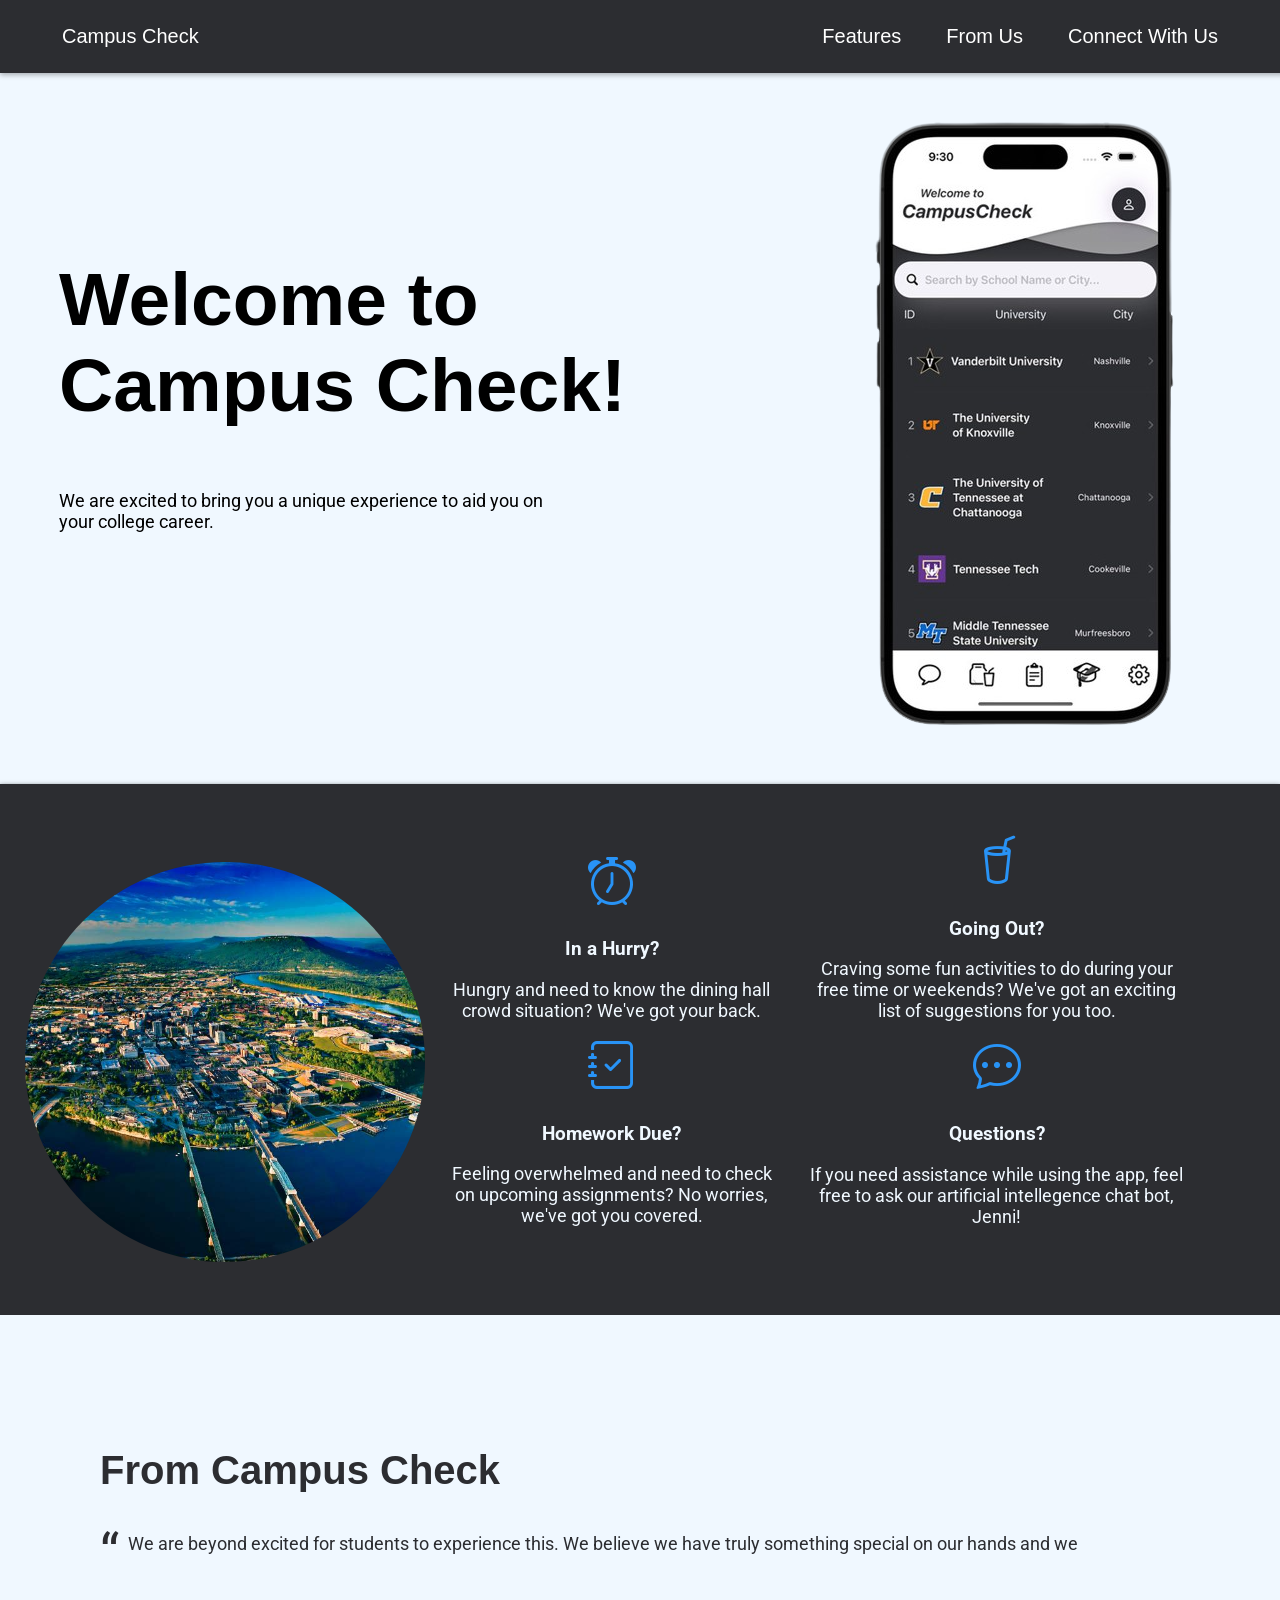
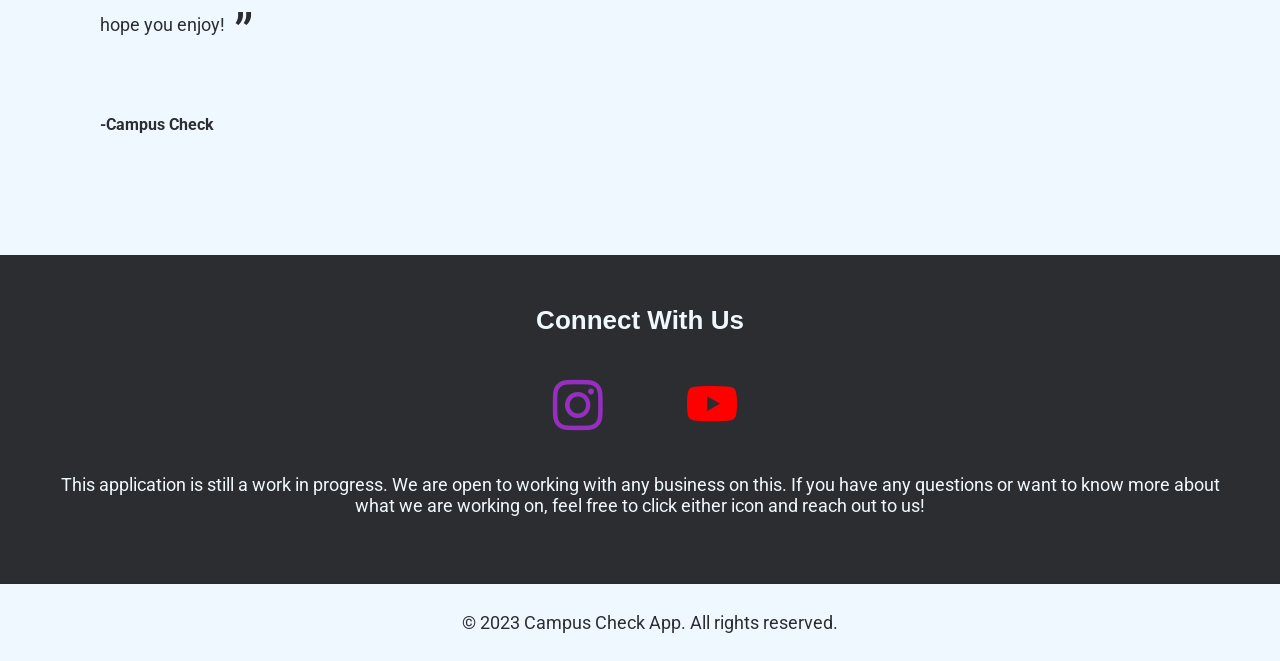
==== index.html @ 6928a50b "index.html name change" ====
<!DOCTYPE html>
<html>
  <head>
    <meta name="viewport" content="width=device-width, initial-scale=1" />

    <link
      rel="stylesheet"
      href="https://cdn.jsdelivr.net/npm/bootstrap-icons@1.5.0/font/bootstrap-icons.css"
    />
    <link
      href="https://fonts.googleapis.com/css?family=Roboto"
      rel="stylesheet"
    />

    <meta
      name="viewport"
      content="width=device-width, initial-scale=1, shrink-to-fit=no"
    />

    <title>Campus Check App</title>
    <link rel="stylesheet" type="text/css" href="app.css" />
    <script async src="//www.instagram.com/embed.js"></script>
  </head>
  <body>
    <header id="top">
      <nav>
        <ul>
          <li><a href="#top">Campus Check</a></li>
          <li><a href="#about-us">Features</a></li>
          <li><a href="#how-it-works">From Us</a></li>
          <li><a href="#contact-us">Connect With Us</a></li>
        </ul>
      </nav>
    </header>

    <main>
      <section id="home">
        <div class="home-content">
          <h1>
            Welcome to <br />
            Campus Check!
          </h1>
          <p>
            We are excited to bring you a unique experience to aid you on <br />
            your college career.
          </p>
        </div>
        <img src="Images/CampusCheck700-removebg-preview.png" />
      </section>

      <section id="about-us">
        <div class="about-text">
          <img src="Images/viewImage.jpeg" />

          <div class="icon-row">
            <div class="icon-container">
              <i class="bi-alarm"></i>
              <div class="icon-text">
                <h3>In a Hurry?</h3>
                <p>
                  Hungry and need to know the dining hall crowd situation? We've
                  got your back.
                </p>
              </div>
            </div>
            <div class="icon-container">
              <i class="bi-journal-check"></i>
              <div class="icon-text">
                <h3>Homework Due?</h3>
                <p>
                  Feeling overwhelmed and need to check on upcoming assignments?
                  No worries, we've got you covered.
                </p>
              </div>
            </div>
          </div>
          <div class="icon-row">
            <div class="icon-container">
              <i class="bi-cup-straw"></i>
              <div class="icon-text">
                <h3>Going Out?</h3>
                <p>
                  Craving some fun activities to do during your free time or
                  weekends? We've got an exciting list of suggestions for you
                  too.
                </p>
              </div>
            </div>
            <div class="icon-container">
              <i class="bi-chat-dots"></i>
              <div class="icon-text">
                <h3>Questions?</h3>
                <p>
                  If you need assistance while using the app, feel free to ask
                  our artificial intellegence chat bot, Jenni!
                </p>
              </div>
            </div>
          </div>
        </div>
      </section>

      <section id="how-it-works">
        <div class="work-text">
          <h2>From Campus Check</h2>
          <p>
            We are beyond excited for students to experience this. We believe we
            have truly something special on our hands and we hope you enjoy!
          </p>

          <h4>-Campus Check</h4>
        </div>
        <!--
        <iframe
          src="https://www.youtube.com/embed/zZh_nfsOuKA"
          title="YouTube video player"
          frameborder="0"
          allow="accelerometer; autoplay; clipboard-write; encrypted-media; gyroscope; picture-in-picture; web-share"
          allowfullscreen
          id="my-video"
        ></iframe>
        -->
      </section>

      <section id="contact-us">
        <h2>Connect With Us</h2>
        <a href="https://www.instagram.com/campuscheckapp/">
          <i class="bi-instagram"></i>
        </a>
        <a href="https://www.youtube.com/channel/UC3FSvQmNgEgWY8mTgpC4q1Q">
          <i class="bi-youtube"></i>
        </a>

        <p>
          This application is still a work in progress. We are open to working
          with any business on this. If you have any questions or want to know
          more about what we are working on, feel free to click either icon and
          reach out to us!
        </p>
      </section>
    </main>

    <footer>
      <p>&copy; 2023 Campus Check App. All rights reserved.</p>
    </footer>

    <script src="app.js"></script>
  </body>
</html>

<!--
<script>
      var enabled = false;

      function enable() {
        [].slice.call(document.querySelectorAll("*")).every(function (elem) {
          var rect = elem.getBoundingClientRect(); // Is this element out of bounds?
          if (
            rect.right >
            (window.innerWidth || document.documentElement.clientWidth)
          ) {
            // Mark the element out of bounds with a red outline
            elem.style.outline = "#f00 solid 2px";
          }

          return true;
        });
      }
      enable();
    </script>

-->
---- app.css ----
/* Set margin to 0 for the body element  overflow-x: hidden; */
html,body
{
  width: infinite;
  height: infinite;
  margin: 0;
  overflow-x: hidden;
}



@media screen and (max-width: 390px) {

  nav {
    display: flex;
    flex-wrap: wrap;
    justify-content: center;
    align-items: center;
    margin-top: 10px;
    width: 100%;
  }

  nav li {
    flex: 1;
    text-align: center;
  }

  nav a {
    display: block;
    padding: 10px;
    text-align: center;
  }
}

@media screen and (max-width: 912px) {

  nav {
  
  display: flex;
  
  }

  
}

/* Styling for the header and navigation 
OG background color: #333

*/

/*HEADER AND NAV BAR CODE
OG COLOR: #28282B
*/
header {
  background-color: #2C2D31;
  color: #F0F8FF;
  padding: 25px 10px; /* add padding to left and right */
  width: 100%;
  text-align: right;
  box-shadow: 0 2px 5px rgba(0, 0, 0, 0.3); /* add shadow to the header */
  z-index: 1; /* make sure it's on top of other elements */
}

/* Set header to position:fixed for larger screens */
@media (min-width: 390px) {
  header {
    position: fixed;
    top: 0;
  }
}

/* Set header to position:relative for smaller screens */
@media (max-width: 390px) {
  header {
    position: relative;
  }
}

@media (max-width: 414px) {
  header {
    position: relative;
  }


}

nav{
  width: 95%;
  margin: 0 auto;
  display: block;
}
nav li:first-child {
  float: left;
  margin-left: 20px;
}

nav ul {
  list-style: none;
  margin: 0;
  padding: 0;
  font-size: 20px;
}

nav li {
  display: inline-block;
  margin-right: 40px;
  font-family: Arial, sans-serif;
}

nav a {
  color: #fff;
  text-decoration: none;
}

nav a:hover {
  text-decoration: underline;
}

main {
  text-align: center;
}

/* Different fonts for headers and paragraphs */
h1 {
  font-family: Arial, sans-serif;
  font-size: 75px;
 
}

h2 {
  font-family: Arial, sans-serif;
  font-size: 26px;
}

h3{
  font-family: "Roboto", sans-serif;
}

h4{
  font-family: "Roboto", sans-serif;
}

p {
  font-family: "Roboto", sans-serif;
  font-size: 18px;
}



/* HOME SECTION */
#home {
  background-color: #F0F8FF;
  display: flex;
  flex-direction: row;
  justify-content: center;
  align-items: center;
  text-align: center;
  padding: 50px;
}

.home-content {
  color: rgb(0, 0, 0);
  text-align: left;
  max-width: 600px;
  margin-bottom: 40px;
  
}

.image-container {
  display: flex;
  justify-content: center;
  align-items: center;
  margin-bottom: 40px;
}

#home img {
  max-width: 100%;
  margin-top: 4em;
  margin-left: 15vw;
}


@media screen and (max-width: 820px) {
  #home img {
    margin-left: calc((100vw - 600px)/2 - 7.5vw);
  }
}

@media screen and (max-width: 680px) {

  #home {
  
  flex-direction: column;
  }
}


/* END HOME SECTION */


/* ABOUT SECTION  2C2D31*/
#about-us {
  background-color: #2C2D31;
  color: #F0F8FF;
  overflow: hidden;
  display: flex;
  flex-direction: column;
  align-items: center;
  box-shadow: 0 2px 5px rgba(0, 0, 0, 0.8);
}

.about-text {
  width: 95%;
  display: flex;
  flex-direction: row;
  align-items: center;
  text-align: center;
}



.icon-row {
  display: flex;
  margin: 20px 0;
  flex-direction: column;
}

.icon-row + .icon-row {
  margin-top: 0;
}

.icon-container {
  width: 90%;
  display: flex;
  flex-direction: column;
  /* margin-left: 300px; */
  /* margin-right: -90px; */
  padding: 0 25px;
}

.icon-container i {
  color: rgb(40, 147, 246);
  font-size: 3em;
  margin-bottom: 10px;
}

#about-us img {
  position: relative;
  margin-top: 25px;
  margin-left: -55px; 
  /* margin-bottom: -100px; */
  width: 100%;
  height: auto;
  border-radius: 50%;
  /* object-fit: cover; */
  /* flex-grow: 0; */
  max-width: 400px;
  
}

@media screen and (max-width: 680px) {

 .about-text{
  
  flex-direction: column;
  
  
  }
  
  }

/* END ABOUT SECTION  2C2D31*/


/* HOW IT WORKS SECTION */
#how-it-works {
  background-color: #F0F8FF;
  color: #2C2D31;
  overflow: hidden;
  display: flex;
  flex-direction: row;
  align-items: center;
  padding: 100px;
}

#how-it-works iframe{
  width: 600px;
  height: 400px;
  margin-left: 100px;
  border-radius: 10px;
  box-shadow: 0px 0px 20px rgba(0, 0, 0, 0.2);
}

.work-text{
  flex-direction: column;
  text-align: left;
  margin-right: 100px;
}

.work-text h2 {
  font-size: 40px;
  margin-bottom: 20px;
}

.work-text p {
  font-size: 18px;
  line-height: 1.5;
  margin-bottom: 40px;
}

/*CHAT GPT CODE*/
.work-text p:before {
  content: open-quote;
  font-size: 3em;
  margin-right: 0.1em;
  vertical-align: -0.4em;
}

.work-text p:after {
  content: close-quote;
  font-size: 3em;
  margin-left: 0.1em;
  vertical-align: -0.4em;
}


@media screen and (max-width: 768px) {
  #how-it-works {
    flex-direction: column;
    padding: 50px;
  }

  #how-it-works iframe{
    margin-left: 0;
    margin-bottom: 50px;
  }

  .work-text{
    margin-right: 0;
  }
}
/*END CHAT GPT CODE*/

/* END HOW IT WORKS SECTION */

/* CONTACT US SECTION */
#contact-us {
  background-color: #2C2D31;
  color: #F0F8FF;
  text-align: center;
}

#contact-us h2 {
  margin-top: 0;
}

#contact-us a {
  display: inline-block;
  margin: 20px 40px;
}

#contact-us p{
  font-family: "Roboto", sans-serif;
}

.bi-instagram {
  font-size: 50px;
  color:#962fbf;
  margin-left: 10px;
}

.bi-youtube{
  font-size: 50px;
  color: red;
 
}
/* END CONTACT US SECTION */


/* Each section fills the entire width of the screen */
section {
  width: 100%;
  box-sizing: border-box;
  padding: 50px;
  
}

/* FOOTER CODE */
footer{
  background-color: #F0F8FF;
  color: #2C2D31;
  padding:10px; /* add padding to left and right */
  width: 100%;
  text-align: right;
  box-shadow: 0 2px 5px rgba(0, 0, 0, 0.3); /* add shadow to the header */
  bottom: 10px; /* position it at the top of the viewport */
  z-index: 1; /* make sure it's on top of other elements */
  text-align: center;
}



/*code for chattanooga circle
#contact-us img {
  float: left;
  width: 400px;
  height: 400px;
  border-radius: 50%;
  object-fit: cover;
  flex-grow: 0;
  margin-left: 20;
}

@media (max-width: 640px) {

.about-text {

flex-direction: column;


}

}
*/
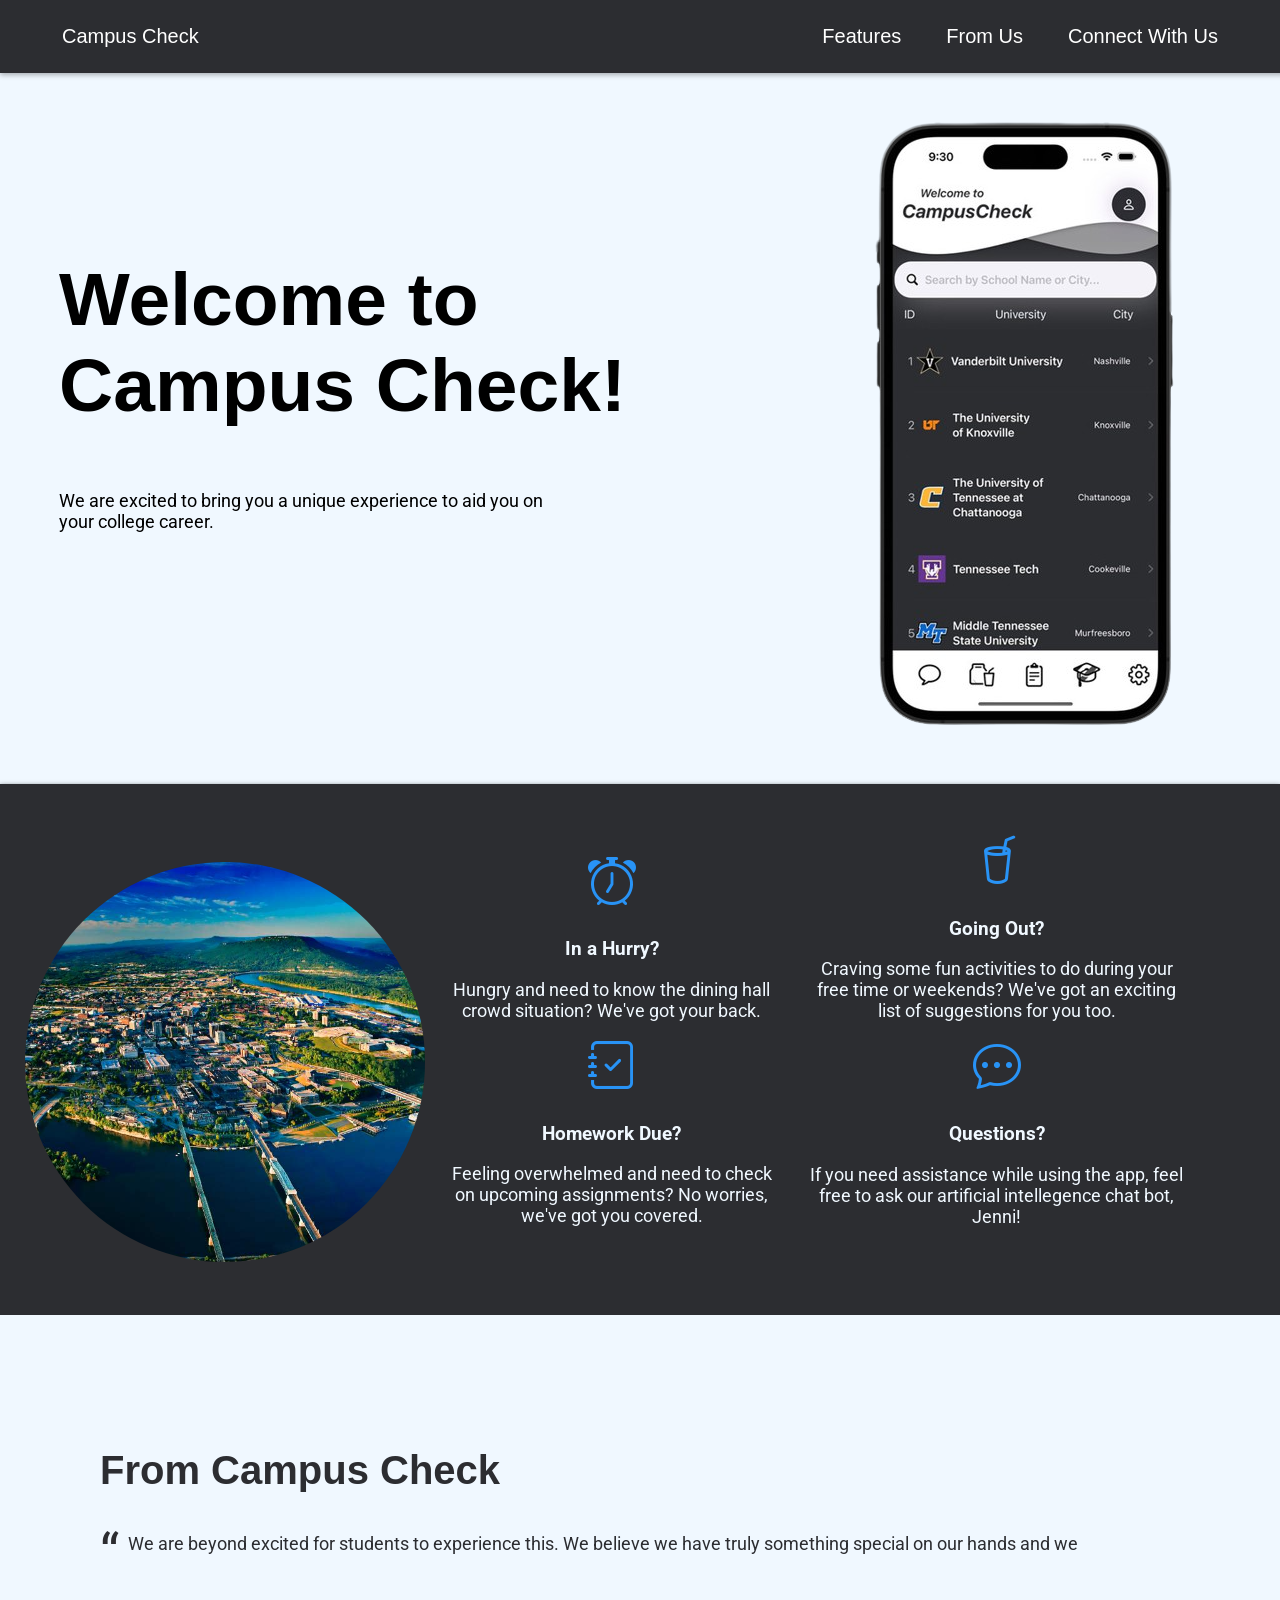
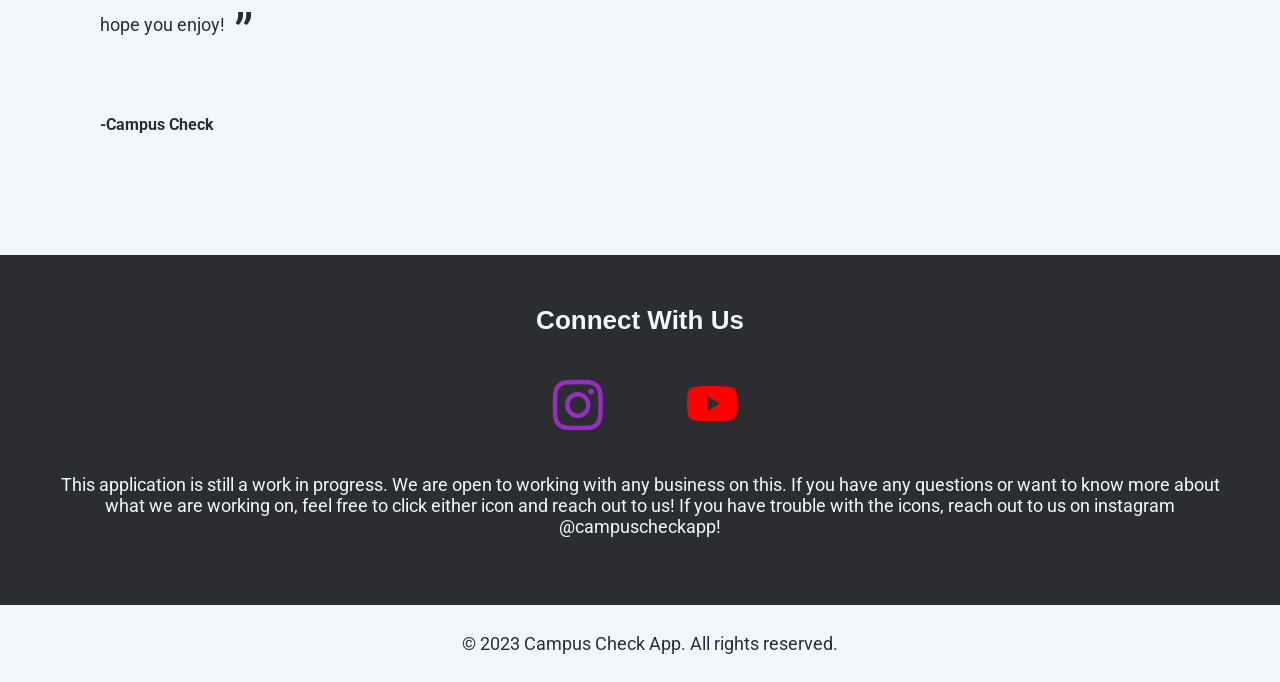
==== commit 88d9e1fd: "Contact Us Update" ====
--- a/index.html
+++ b/index.html
@@ -135,7 +135,8 @@
           This application is still a work in progress. We are open to working
           with any business on this. If you have any questions or want to know
           more about what we are working on, feel free to click either icon and
-          reach out to us!
+          reach out to us! If you have trouble with the icons, reach out to us
+          on instagram @campuscheckapp!
         </p>
       </section>
     </main>
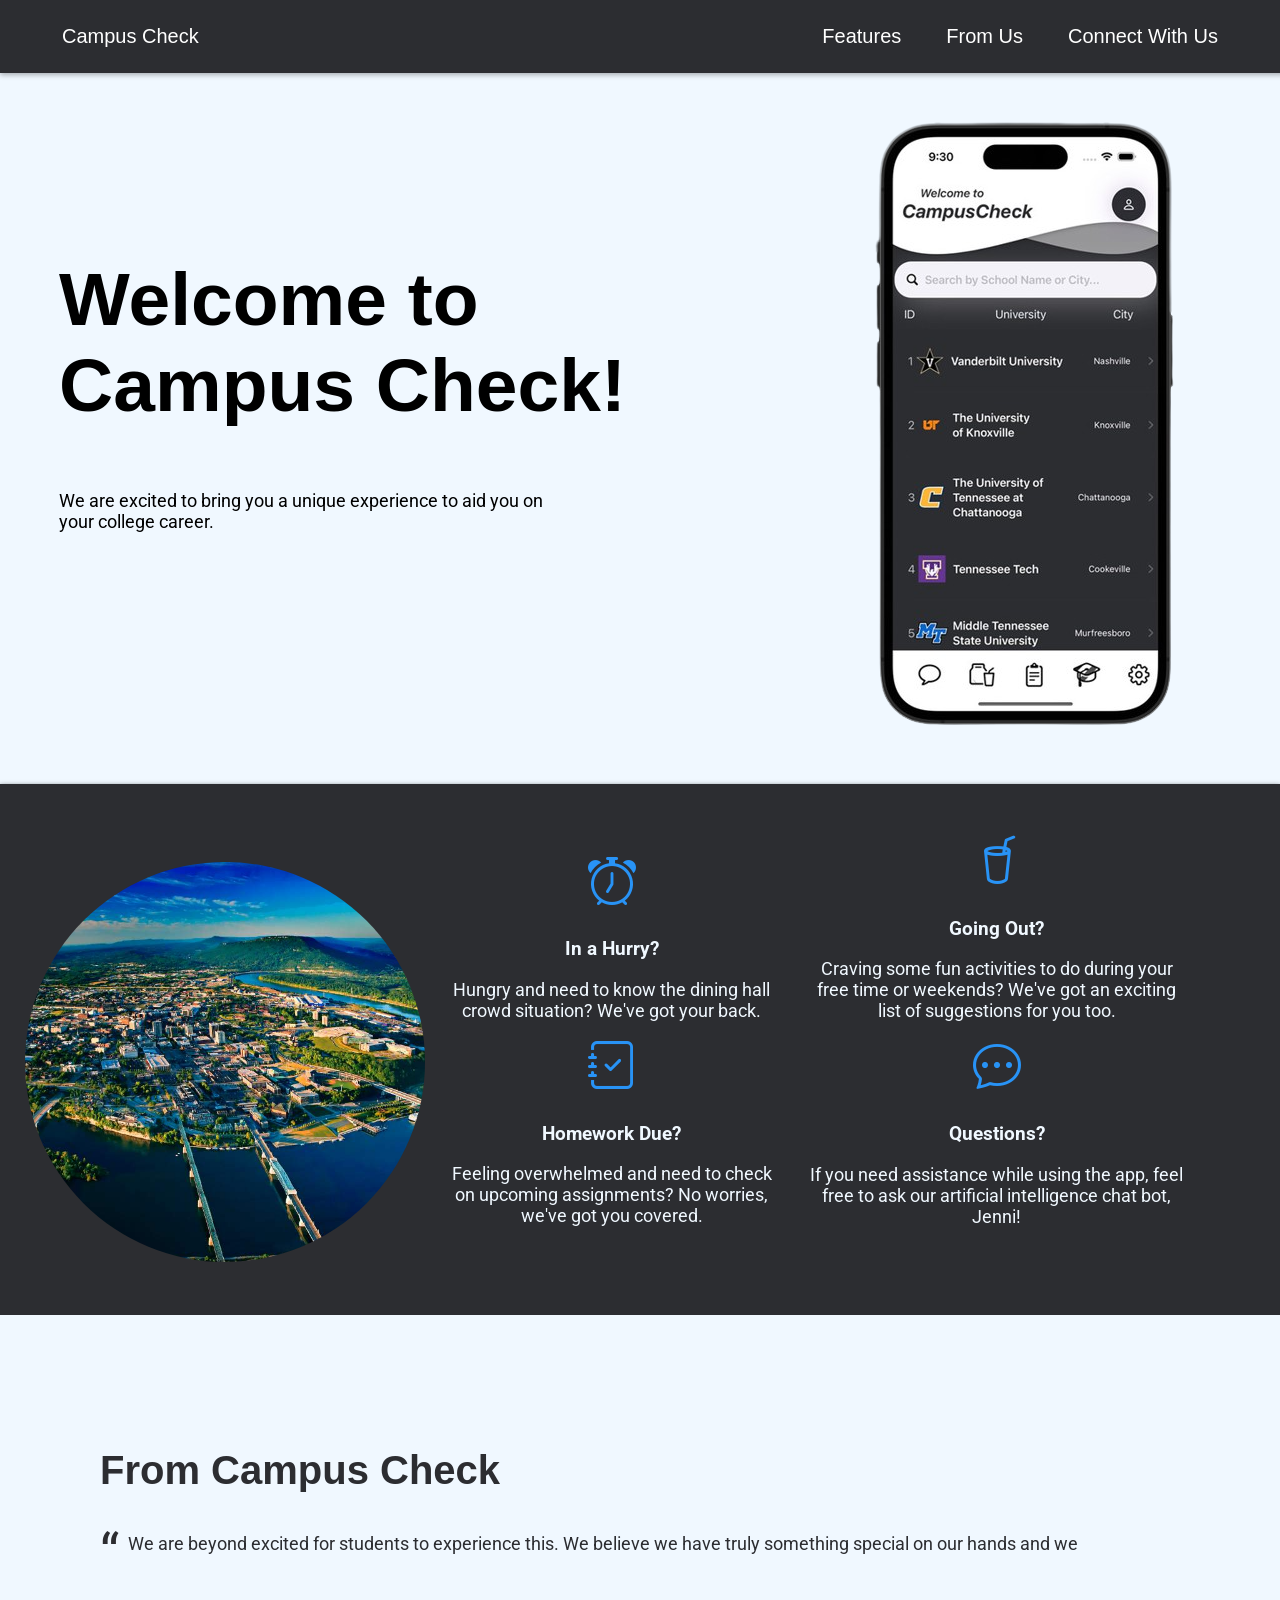
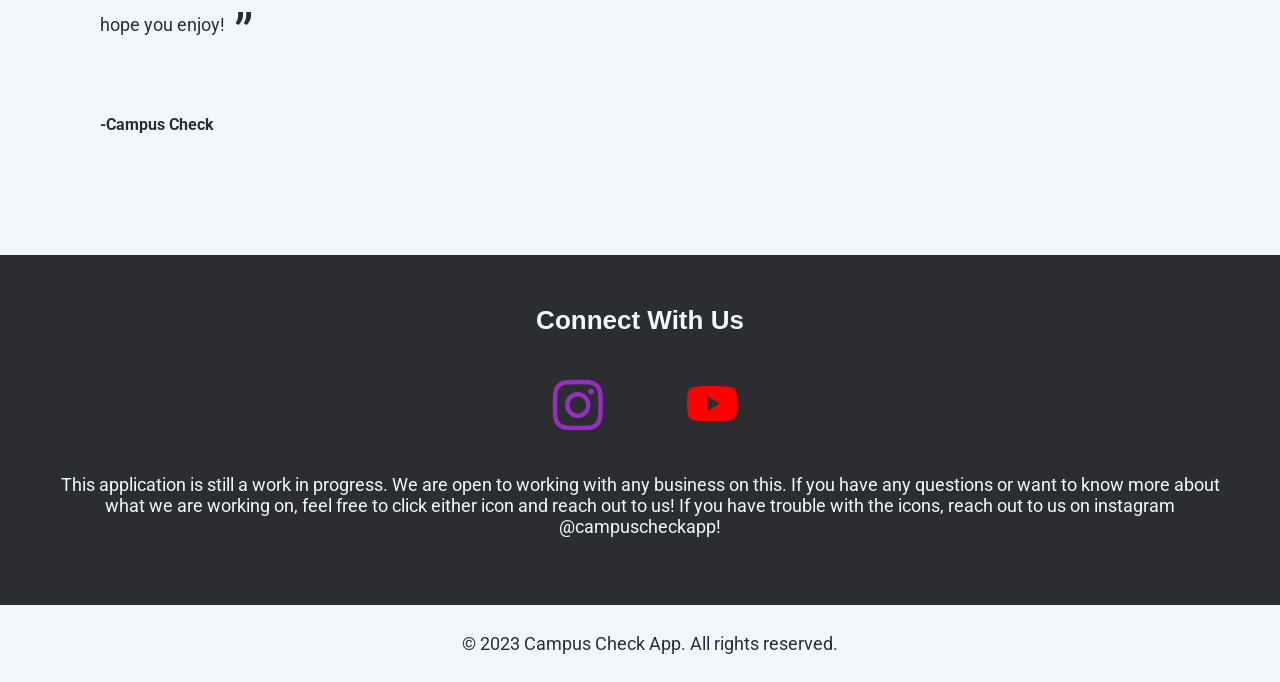
==== commit 4ee73f14: "Spelling correction" ====
--- a/index.html
+++ b/index.html
@@ -92,7 +92,7 @@
                 <h3>Questions?</h3>
                 <p>
                   If you need assistance while using the app, feel free to ask
-                  our artificial intellegence chat bot, Jenni!
+                  our artificial intelligence chat bot, Jenni!
                 </p>
               </div>
             </div>
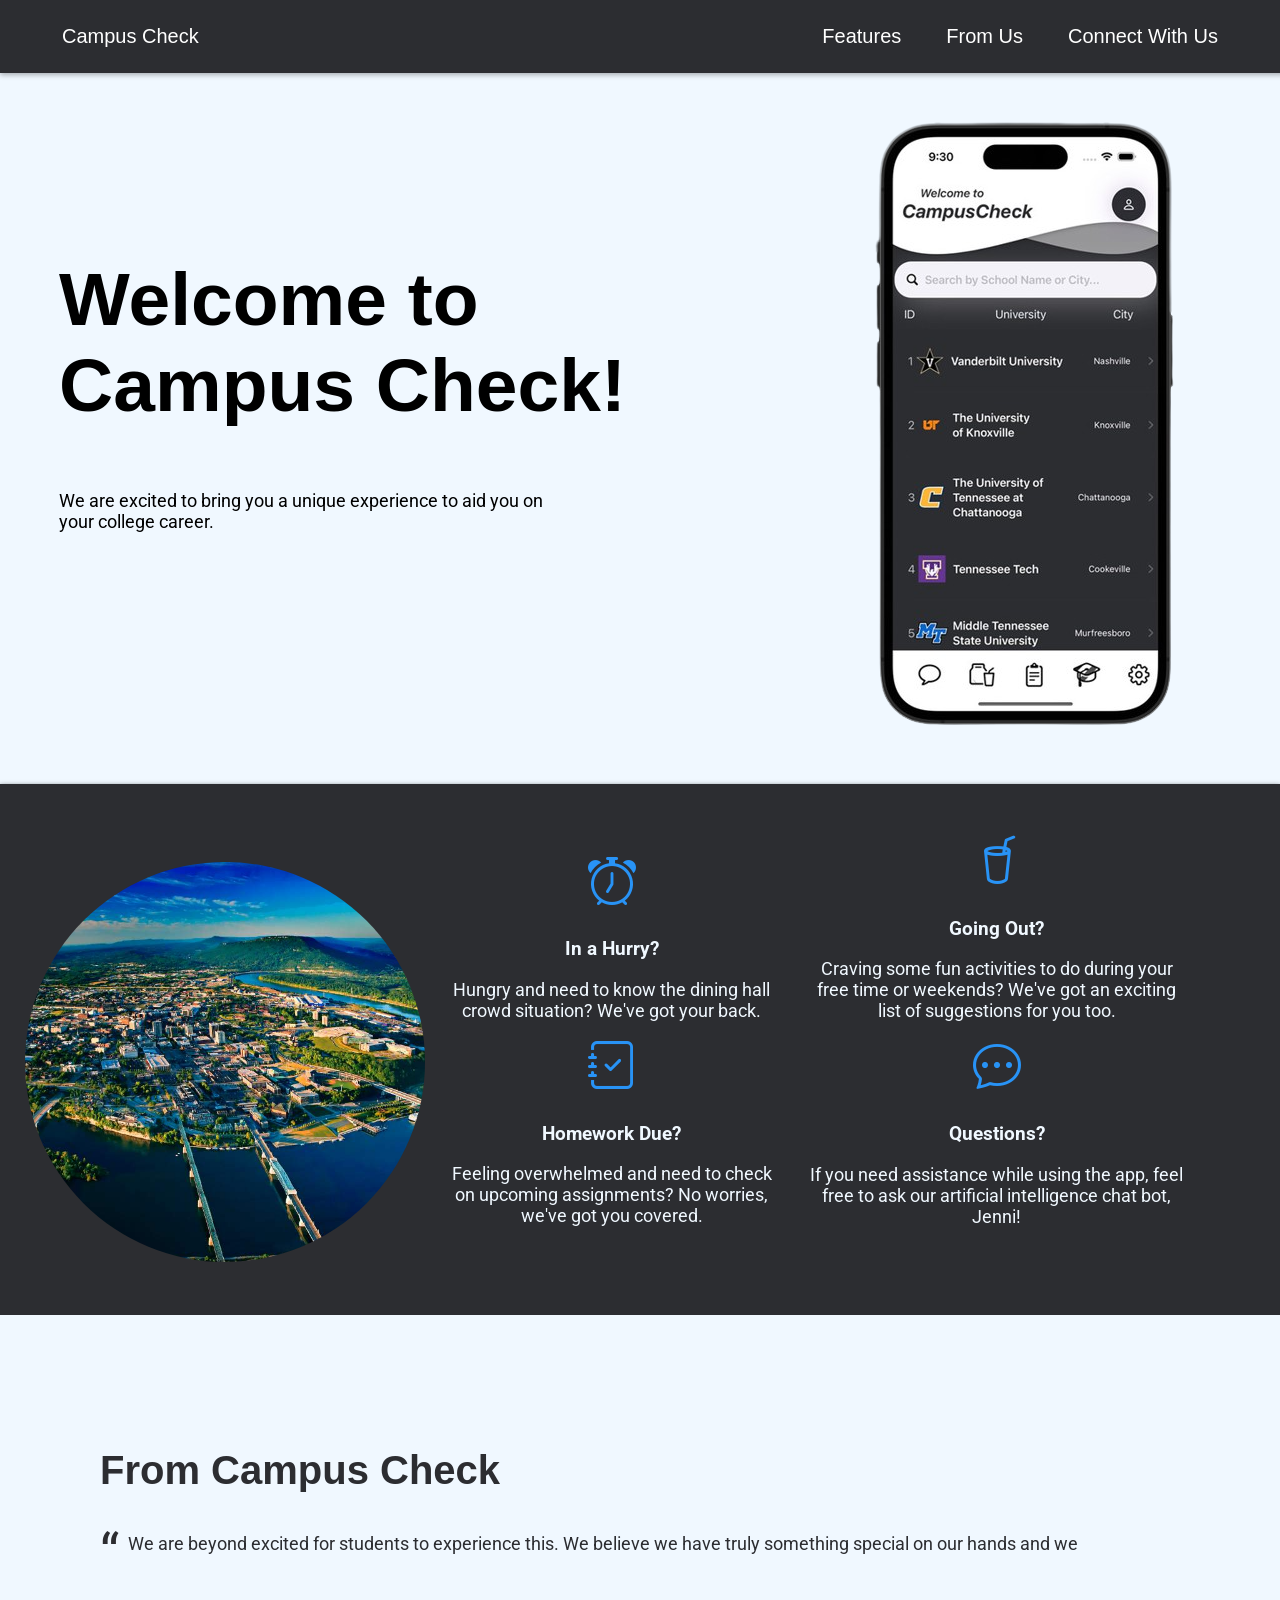
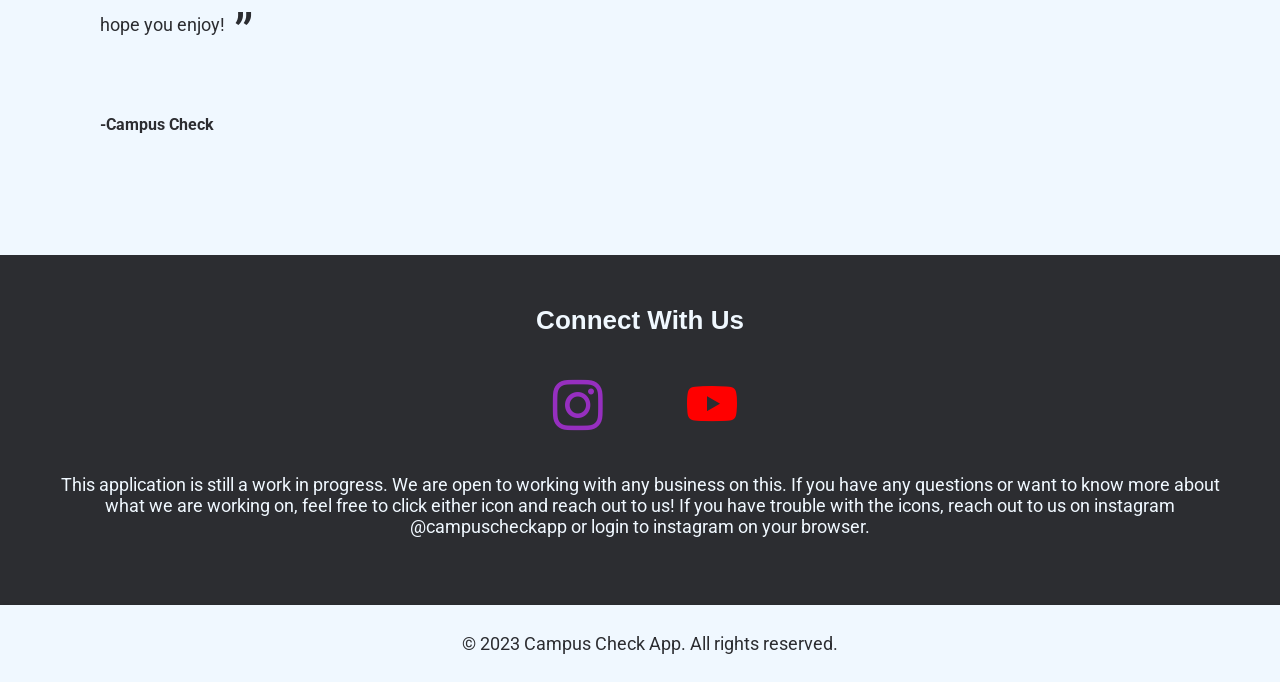
==== commit 3685d866: "Troubleshooting instagram" ====
--- a/index.html
+++ b/index.html
@@ -136,7 +136,7 @@
           with any business on this. If you have any questions or want to know
           more about what we are working on, feel free to click either icon and
           reach out to us! If you have trouble with the icons, reach out to us
-          on instagram @campuscheckapp!
+          on instagram @campuscheckapp or login to instagram on your browser.
         </p>
       </section>
     </main>
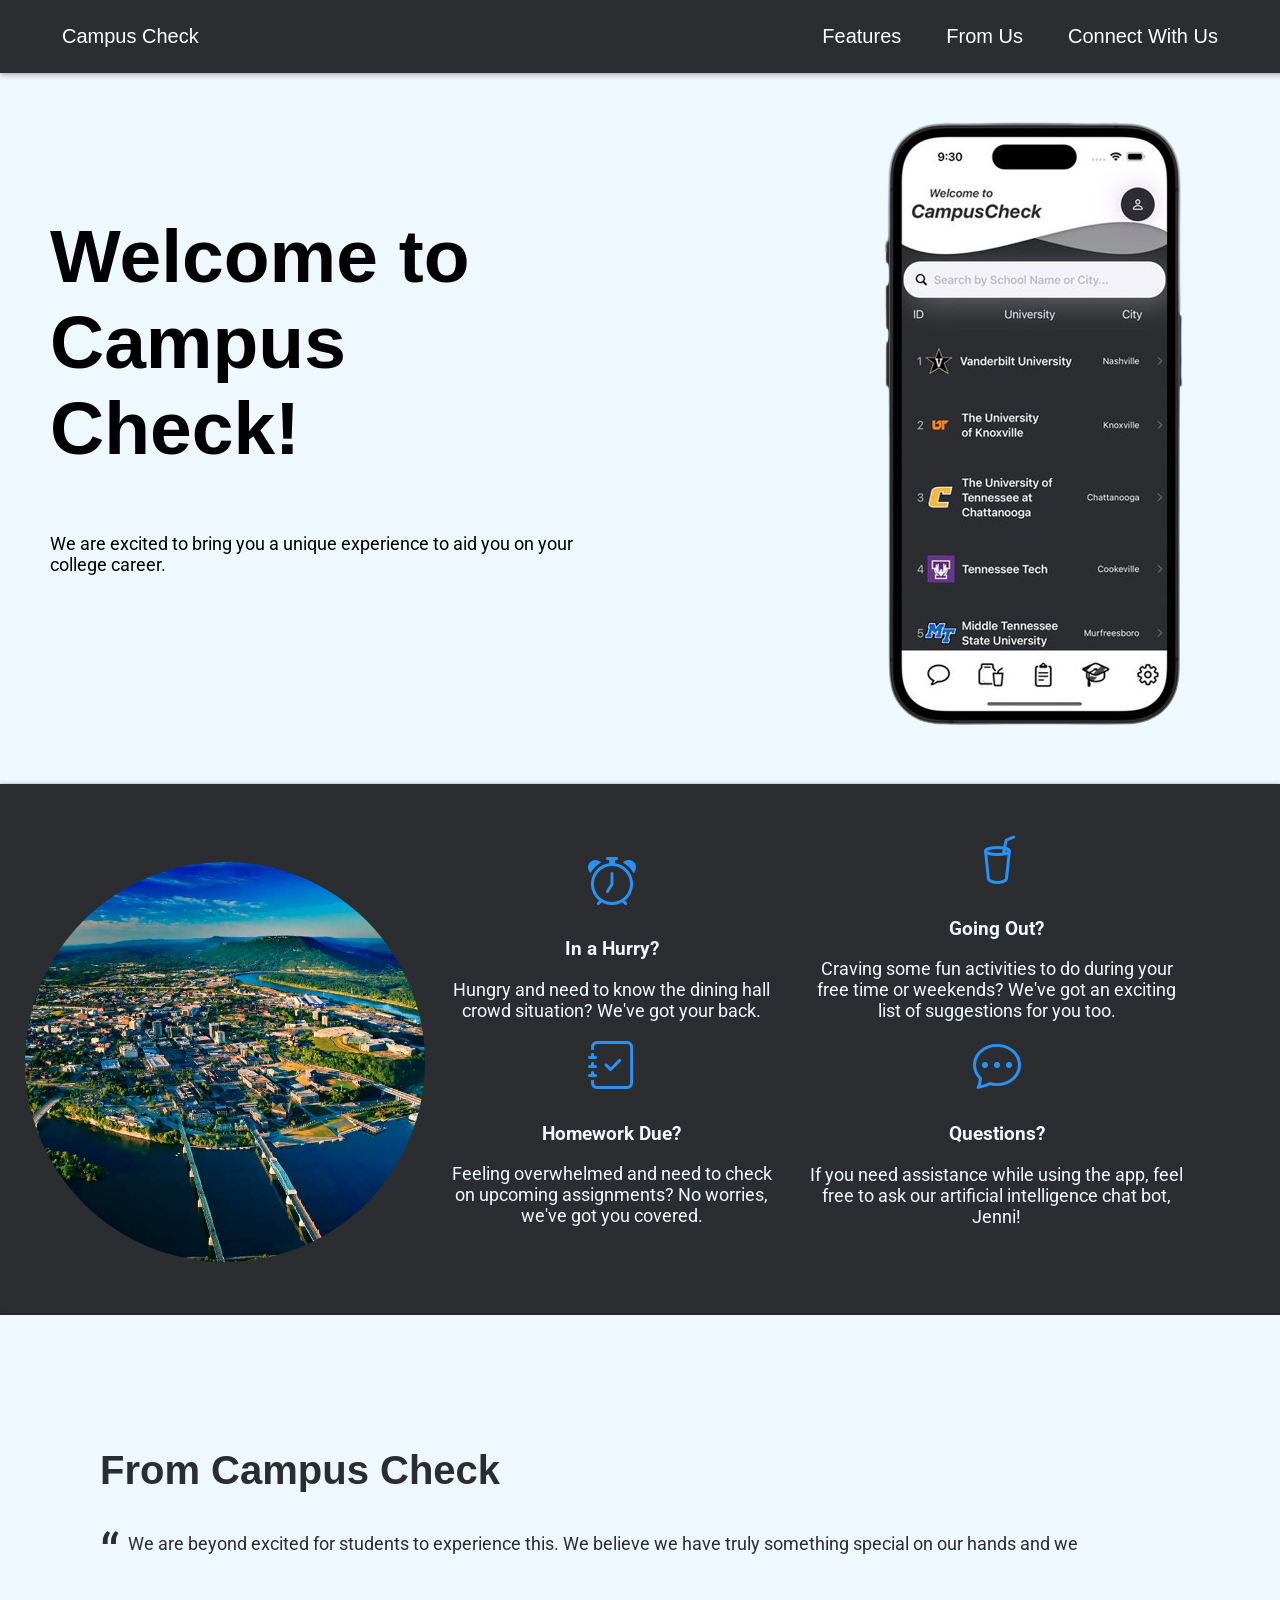
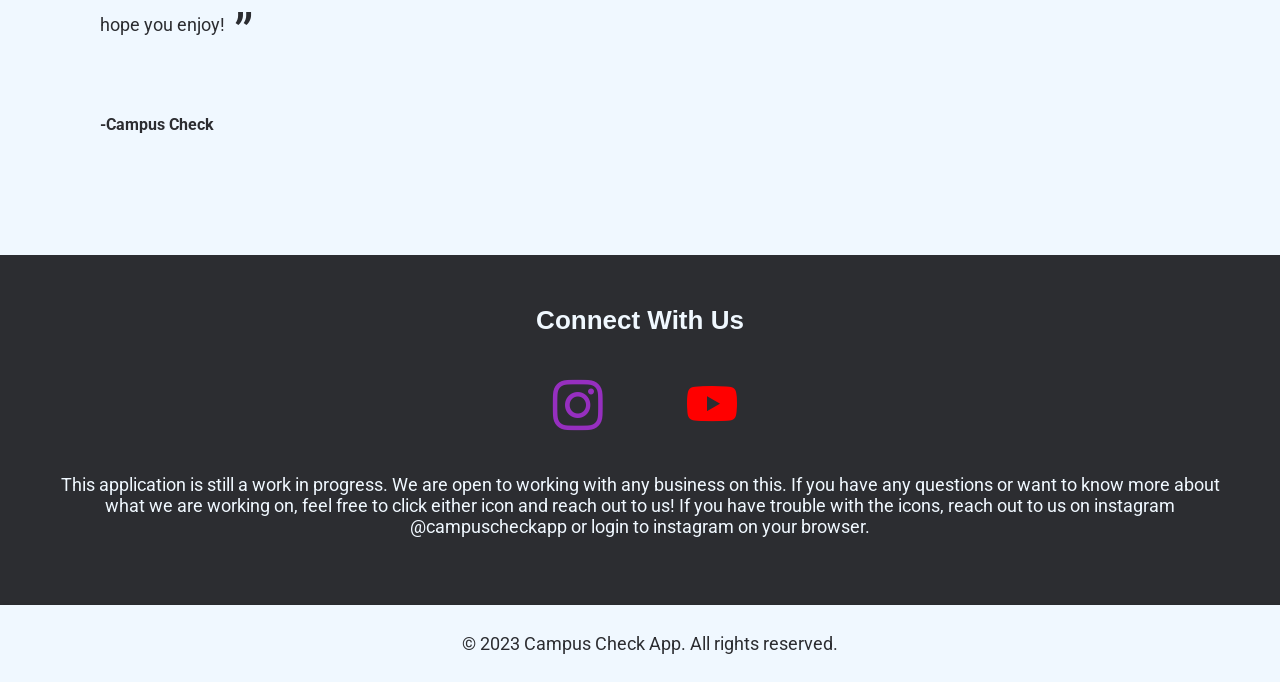
==== commit e7d3e61e: "Mobile Fixes" ====
--- a/index.html
+++ b/index.html
@@ -41,8 +41,8 @@
             Campus Check!
           </h1>
           <p>
-            We are excited to bring you a unique experience to aid you on <br />
-            your college career.
+            We are excited to bring you a unique experience to aid you on your
+            college career.
           </p>
         </div>
         <img src="Images/CampusCheck700-removebg-preview.png" />
--- a/app.css
+++ b/app.css
@@ -1,4 +1,3 @@
-/* Set margin to 0 for the body element  overflow-x: hidden; */
 html,body
 {
   width: infinite;
@@ -9,43 +8,9 @@
 
 
 
-@media screen and (max-width: 390px) {
-
-  nav {
-    display: flex;
-    flex-wrap: wrap;
-    justify-content: center;
-    align-items: center;
-    margin-top: 10px;
-    width: 100%;
-  }
-
-  nav li {
-    flex: 1;
-    text-align: center;
-  }
-
-  nav a {
-    display: block;
-    padding: 10px;
-    text-align: center;
-  }
-}
-
-@media screen and (max-width: 912px) {
-
-  nav {
-  
-  display: flex;
-  
-  }
-
-  
-}
 
 /* Styling for the header and navigation 
 OG background color: #333
-
 */
 
 /*HEADER AND NAV BAR CODE
@@ -59,30 +24,9 @@
   text-align: right;
   box-shadow: 0 2px 5px rgba(0, 0, 0, 0.3); /* add shadow to the header */
   z-index: 1; /* make sure it's on top of other elements */
-}
-
-/* Set header to position:fixed for larger screens */
-@media (min-width: 390px) {
-  header {
-    position: fixed;
-    top: 0;
-  }
-}
-
-/* Set header to position:relative for smaller screens */
-@media (max-width: 390px) {
-  header {
-    position: relative;
-  }
-}
-
-@media (max-width: 414px) {
-  header {
-    position: relative;
-  }
-
-
-}
+  position: fixed;
+}
+
 
 nav{
   width: 95%;
@@ -116,6 +60,28 @@
   text-decoration: underline;
 }
 
+@media screen and (max-width: 665px) {
+    nav ul {
+      display: flex;
+      flex-direction: column;
+      align-items: center;
+    }
+    nav li {
+      margin: 10px 0;
+      display: block;
+      text-align: center;
+    }
+    nav li:first-child {
+      float: none;
+      margin-left: 0;
+    }
+
+    header{
+        position: relative;
+    }
+  }
+  
+
 main {
   text-align: center;
 }
@@ -149,50 +115,65 @@
 
 /* HOME SECTION */
 #home {
-  background-color: #F0F8FF;
-  display: flex;
-  flex-direction: row;
-  justify-content: center;
-  align-items: center;
-  text-align: center;
-  padding: 50px;
-}
-
-.home-content {
-  color: rgb(0, 0, 0);
-  text-align: left;
-  max-width: 600px;
-  margin-bottom: 40px;
-  
-}
-
-.image-container {
-  display: flex;
-  justify-content: center;
-  align-items: center;
-  margin-bottom: 40px;
-}
-
-#home img {
-  max-width: 100%;
-  margin-top: 4em;
-  margin-left: 15vw;
-}
-
-
-@media screen and (max-width: 820px) {
+    background-color: #F0F8FF;
+    display: flex;
+    flex-direction: row;
+    justify-content: center;
+    align-items: center;
+    text-align: center;
+    padding: 50px;
+  }
+  
+  .home-content {
+    color: rgb(0, 0, 0);
+    text-align: left;
+    max-width: 80em;
+    margin-bottom: 40px;
+    width: 50%;
+  }
+  
+
+  
   #home img {
-    margin-left: calc((100vw - 600px)/2 - 7.5vw);
-  }
-}
-
-@media screen and (max-width: 680px) {
-
-  #home {
-  
-  flex-direction: column;
-  }
-}
+    max-width: 100%;
+    margin-top: 4em;
+    margin-left: 5vw;
+  }
+  
+  @media screen and (max-width: 80em) {
+    #home img {
+      margin-left: calc((100vw - 600px)/2 - 7.5vw);
+    }
+  }
+  
+  @media screen and (max-width: 680px) {
+    #home {
+      flex-direction: column;
+      align-items: center;
+    }
+    
+    .home-content {
+      width: 90%;
+      text-align: center;
+    }
+    
+    #home h1 {
+      font-size: 2.5rem;
+      margin-bottom: 10px;
+    }
+    
+    #home p {
+      font-size: 1.25rem;
+      line-height: 2rem;
+      margin-bottom: 20px;
+    }
+    
+    
+    #home img {
+      margin-left: 0;
+    }
+  }
+  
 
 
 /* END HOME SECTION */
@@ -259,16 +240,18 @@
 }
 
 @media screen and (max-width: 680px) {
-
- .about-text{
-  
-  flex-direction: column;
-  
-  
-  }
-  
-  }
-
+    .about-text {
+      flex-direction: column;
+    }
+    
+    #about-us {
+      justify-content: center;
+    }
+    
+    #about-us img {
+      margin-left: 0;
+    }
+  }
 /* END ABOUT SECTION  2C2D31*/
 
 
@@ -281,6 +264,7 @@
   flex-direction: row;
   align-items: center;
   padding: 100px;
+  box-shadow: 0 2px 5px rgba(0, 0, 0, 0.8);
 }
 
 #how-it-works iframe{
@@ -399,7 +383,6 @@
 }
 
 
-
 /*code for chattanooga circle
 #contact-us img {
   float: left;
